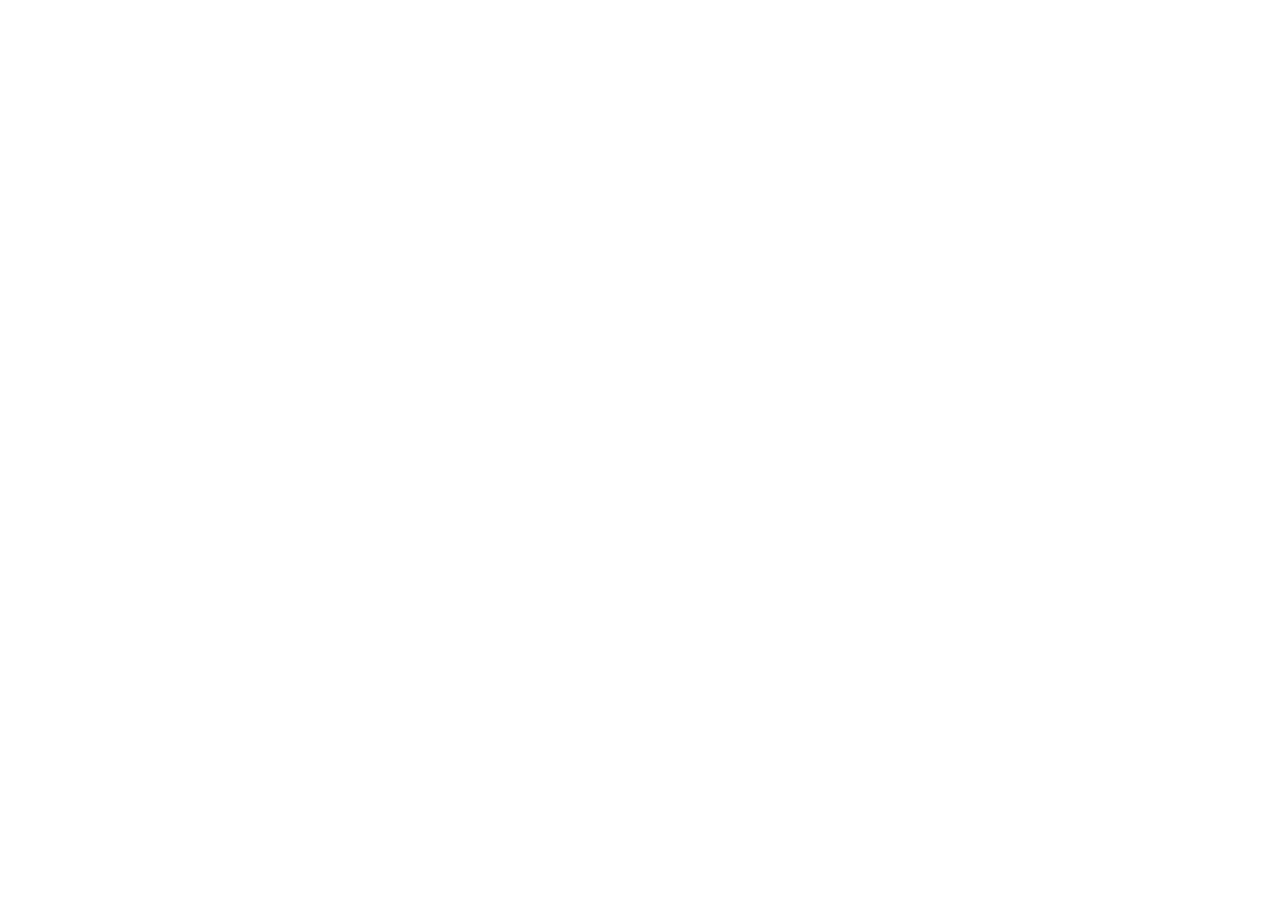
==== index.html @ 6196f920 "Standardize minimal footer: bold Haviko + site title, Datenschutz | Impressum | Support" ====
<!doctype html>
<html lang="de">
<head>
  <meta charset="utf-8">
  <meta name="viewport" content="width=device-width, initial-scale=1, viewport-fit=cover">
  <meta name="theme-color" content="#0d4a3c">
  <meta name="application-name" content="Haviko">
  <meta name="apple-mobile-web-app-title" content="Haviko">
  <meta name="apple-itunes-app" content="app-id=6794772408, app-argument=https://dashboard.haviko.de/">
  <meta name="robots" content="noindex, nofollow, noarchive, nosnippet">
  <title>Haviko Dashboard</title>
  <meta name="theme-color" content="#00866a">
  <link rel="icon" type="image/png" sizes="32x32" href="/assets/favicon-32.png?v=8">
  <link rel="icon" type="image/png" sizes="48x48" href="/assets/favicon-48.png?v=8">
  <link rel="icon" type="image/png" sizes="192x192" href="/assets/haviko-icon-192.png?v=8">
  <link rel="shortcut icon" type="image/png" href="/assets/favicon-48.png?v=8">
  <link rel="apple-touch-icon" sizes="180x180" href="/assets/apple-touch-icon.png?v=8">
  <link rel="manifest" href="./site.webmanifest?v=7">
  <link rel="stylesheet" href="./styles.css?v=6">
  <script src="./access.js?v=1"></script>
</head>
<body class="is-booting">
  <div class="offline-banner hidden" id="offline-banner" role="status">
    Offline – Änderungen sind erst wieder online möglich.
  </div>

  <section class="boot-shell" id="boot-shell" aria-live="polite">
    <img class="boot-mark" src="/assets/haviko-app-icon.png" alt="">
    <strong>Haviko</strong>
    <span>Arbeitsbereich wird geöffnet</span>
    <i aria-hidden="true"></i>
  </section>

  <section class="development-gate hidden" id="maintenance-shell" aria-label="Wartungsarbeiten">
    <div class="gate-brand"><img class="brand-mark" src="/assets/haviko-app-icon.png" alt=""><strong>Haviko</strong></div>
    <p class="eyebrow">Wartungsarbeiten</p>
    <h1>Kurz nicht verfügbar</h1>
    <p id="maintenance-message">Haviko führt gerade Wartungsarbeiten durch. Bitte versuche es in Kürze erneut.</p>
  </section>

  <section class="development-gate hidden" id="development-gate" aria-label="Entwicklungsvorschau">
    <div class="gate-brand"><img class="brand-mark" src="/assets/haviko-app-icon.png" alt=""><strong>Haviko</strong></div>
    <p class="eyebrow">Nicht öffentlich</p>
    <h1>Entwicklungsvorschau</h1>
    <p>Das Web-Dashboard befindet sich im geschützten Funktionstest.</p>
    <form id="gate-form">
      <label class="field">
        <span>Zugangs-PIN</span>
        <input id="gate-pin" inputmode="numeric" autocomplete="one-time-code" required>
      </label>
      <p class="form-error hidden" id="gate-error" role="alert">Die PIN ist nicht richtig.</p>
      <button class="primary full" type="submit">Vorschau öffnen</button>
    </form>
  </section>

  <main class="auth-shell hidden" id="auth-shell">
    <section class="auth-brand">
      <div class="brand-lockup"><img class="brand-mark large" src="/assets/haviko-app-icon.png" alt=""><span>Haviko</span></div>
      <div>
        <p class="eyebrow">Haviko Verwaltung</p>
        <h1>Restaurantbetrieb</h1>
        <p>Tische, Reservierungen, Bestellungen und Team zentral verwalten. Änderungen werden mit der Haviko-App synchronisiert.</p>
      </div>
      <div class="auth-points" aria-label="Funktionen">
        <span>App und Web synchron</span>
        <span>Individuelle Rechte je Zugang</span>
        <span>Mobil und Desktop</span>
      </div>
    </section>

    <section class="auth-panel">
      <div class="auth-heading">
        <p class="eyebrow">Haviko Web</p>
        <h2 id="auth-title">Anmelden</h2>
        <p id="auth-subtitle">Mit Restaurantkennung und persönlichem Zugang.</p>
      </div>

      <div class="segmented" role="tablist" aria-label="Zugang">
        <button class="selected" id="login-tab" role="tab" aria-selected="true" type="button">Anmelden</button>
        <button id="register-tab" role="tab" aria-selected="false" type="button">Neu anlegen</button>
      </div>

      <form id="login-form">
        <label class="field">
          <span>Restaurantkennung</span>
          <input id="login-code" autocomplete="organization" placeholder="z. B. SERV-ABCD" required>
        </label>
        <label class="field">
          <span>Name</span>
          <input id="login-username" autocomplete="username" required>
        </label>
        <label class="field">
          <span>Passwort</span>
          <input id="login-password" type="password" autocomplete="current-password" minlength="6" required>
        </label>
        <p class="field-hint">Geräte- und Druckerzugänge werden ausschließlich in der Haviko-App verwendet.</p>
        <p class="form-error hidden" id="login-error" role="alert"></p>
        <button class="primary full" id="login-submit" type="submit">Anmelden</button>
      </form>

      <form class="hidden" id="register-form">
        <div class="field-grid">
          <label class="field">
            <span>Restaurantname</span>
            <input id="register-name" autocomplete="organization" required>
          </label>
          <label class="field">
            <span>Art des Restaurants</span>
            <select id="register-type">
              <option>Restaurant</option>
              <option>Café</option>
              <option>Bar</option>
              <option>Eisdiele</option>
              <option>Foodtruck</option>
              <option>Hotelrestaurant</option>
              <option>Eventgastronomie</option>
            </select>
          </label>
        </div>
        <label class="field">
          <span>Name der Restaurantleitung</span>
          <input id="register-username" autocomplete="username" minlength="2" required>
        </label>
        <p class="field-hint">Dieser vollständige Name ist zugleich der eindeutige Anmeldename. Groß- und Kleinschreibung werden nicht unterschieden.</p>
        <label class="field">
          <span>Passwort</span>
          <input id="register-password" type="password" autocomplete="new-password" minlength="8" required>
        </label>
        <label class="check">
          <input id="register-terms" type="checkbox" required>
          <span>Ich bestätige, dass ich den Betrieb anlegen darf und akzeptiere die Testbedingungen.</span>
        </label>
        <p class="form-error hidden" id="register-error" role="alert"></p>
        <button class="primary full" id="register-submit" type="submit">Restaurant sicher erstellen</button>
      </form>
    </section>

    <footer class="haviko-footer">
      <span class="haviko-footer-brand"><strong>Haviko</strong> Dashboard</span>
      <nav class="haviko-footer-links" aria-label="Rechtliches und Support">
        <a href="https://haviko.de/datenschutz">Datenschutz</a>
        <a href="https://haviko.de/impressum">Impressum</a>
        <a href="https://support.haviko.de/">Support</a>
      </nav>
    </footer>
  </main>

  <div class="app-shell hidden" id="app-shell">
    <aside class="sidebar">
      <div class="sidebar-brand">
        <img class="brand-mark" src="/assets/haviko-app-icon.png" alt="">
        <div><strong>Haviko</strong><small>Betriebsverwaltung</small></div>
      </div>
      <p class="sidebar-label">Arbeitsbereich</p>
      <nav id="desktop-navigation" aria-label="Hauptnavigation"></nav>
      <div class="sidebar-user">
        <strong id="sidebar-user-name">–</strong>
        <span id="sidebar-user-role">–</span>
        <button class="quiet" id="logout-button" type="button">Abmelden</button>
      </div>
    </aside>

    <main class="workspace">
      <header class="workspace-header">
        <div class="workspace-header-title">
          <img class="header-brand-mark" src="/assets/haviko-app-icon.png" alt="">
          <div>
            <p class="eyebrow" id="restaurant-code">–</p>
            <h1 id="page-title">Start</h1>
          </div>
        </div>
        <div class="header-actions">
          <span class="sync-state" id="sync-state"><i></i><span>Aktuell</span></span>
          <button class="text-button" id="refresh-button" type="button" aria-label="Aktualisieren" title="Aktualisieren">Aktualisieren</button>
          <button class="restaurant-switch" id="restaurant-button" type="button">
            <span id="restaurant-name">Restaurant</span>
            <small id="restaurant-role">–</small>
          </button>
        </div>
      </header>
      <section class="view" id="view" aria-live="polite"></section>
    </main>

    <nav class="mobile-navigation" id="mobile-navigation" aria-label="Mobile Hauptnavigation"></nav>
  </div>

  <dialog id="modal">
    <div class="modal-shell" id="modal-shell">
      <header>
        <div>
          <p class="eyebrow" id="modal-eyebrow">Haviko</p>
          <h2 id="modal-title">Bearbeiten</h2>
        </div>
        <button class="icon-button" type="button" data-modal-action="close" aria-label="Schließen" title="Schließen">×</button>
      </header>
      <div class="modal-body" id="modal-body"></div>
      <footer class="modal-footer" id="modal-footer"></footer>
    </div>
  </dialog>

  <div class="toast-region" id="toast-region" aria-live="polite"></div>

  <template id="empty-template">
    <div class="empty-state">
      <img class="empty-mark" src="/assets/haviko-app-icon.png" alt="">
      <h2></h2>
      <p></p>
    </div>
  </template>

  <script type="module" src="./app.js?v=7"></script>
</body>
</html>
---- styles.css ----
:root {
  color-scheme: light;
  --forest: #0d4a3c;
  --forest-deep: #08372d;
  --action: #0a8f70;
  --action-soft: #e4f4ef;
  --orange: #ef7b45;
  --orange-soft: #fff0e8;
  --yellow: #e9ad28;
  --yellow-soft: #fff7dd;
  --red: #c83d4d;
  --red-soft: #fdecef;
  --blue: #2878c7;
  --blue-soft: #eaf3fb;
  --purple: #7a55b3;
  --purple-soft: #f2edfa;
  --ink: #15221e;
  --muted: #68746f;
  --line: #dce4e1;
  --surface: #ffffff;
  --surface-muted: #f3f7f5;
  --page: #f2f5f4;
  --sidebar: 264px;
  --sidebar-bg: #1a2321;
  --sidebar-bg-alt: #212b28;
  --radius: 8px;
  --shadow: 0 16px 48px rgba(8, 55, 45, 0.10);
  font-family: -apple-system, BlinkMacSystemFont, "SF Pro Text", "Segoe UI", sans-serif;
  font-synthesis: none;
}

* { box-sizing: border-box; }

html, body {
  min-width: 320px;
  min-height: 100%;
  max-width: 100%;
  overflow-x: hidden;
}

body {
  margin: 0;
  background: var(--page);
  color: var(--ink);
  letter-spacing: 0;
}

.boot-shell {
  position: fixed;
  inset: 0;
  z-index: 120;
  display: grid;
  place-content: center;
  justify-items: center;
  gap: 9px;
  background: var(--forest-deep);
  color: white;
}

.boot-mark {
  width: 58px;
  height: 58px;
  margin-bottom: 10px;
  border-radius: 14px;
}

.boot-shell strong { font-size: 24px; }
.boot-shell span { color: rgba(255,255,255,0.62); font-size: 13px; }
.boot-shell i {
  width: 24px;
  height: 24px;
  margin-top: 14px;
  border: 2px solid rgba(255,255,255,0.2);
  border-top-color: white;
  border-radius: 50%;
  animation: boot-spin 750ms linear infinite;
}
@keyframes boot-spin { to { transform: rotate(360deg); } }

button, input, select, textarea { min-width: 0; font: inherit; letter-spacing: 0; }
button {
  cursor: pointer;
  touch-action: manipulation;
  overflow-wrap: anywhere;
}
button:disabled { cursor: not-allowed; opacity: 0.5; }
.hidden { display: none !important; }

:focus-visible {
  outline: 3px solid color-mix(in srgb, var(--blue) 48%, transparent);
  outline-offset: 2px;
}

.offline-banner {
  position: fixed;
  inset: 0 0 auto;
  z-index: 100;
  padding: max(9px, env(safe-area-inset-top)) 16px 9px;
  background: var(--red);
  color: white;
  text-align: center;
  font-size: 13px;
  font-weight: 750;
}


.brand-mark {
  width: 38px;
  height: 38px;
  flex: 0 0 auto;
  border-radius: 8px;
  background: var(--action);
  object-fit: cover;
}

.brand-mark.large {
  width: 48px;
  height: 48px;
  font-size: 25px;
}

.eyebrow {
  margin: 0 0 5px;
  color: var(--action);
  font-size: 11px;
  font-weight: 850;
  letter-spacing: 0.08em;
  text-transform: uppercase;
}

.development-gate {
  position: fixed;
  inset: 0;
  z-index: 90;
  display: grid;
  width: min(100% - 32px, 430px);
  height: max-content;
  margin: auto;
  padding: 28px;
  border: 1px solid rgba(255, 255, 255, 0.18);
  border-radius: var(--radius);
  background: var(--forest-deep);
  box-shadow: 0 0 0 100vmax var(--forest);
  color: white;
}

.development-gate .gate-brand {
  display: flex;
  align-items: center;
  gap: 10px;
  margin-bottom: 34px;
}

.development-gate h1 { margin: 2px 0 8px; font-size: 31px; }
.development-gate p { color: rgba(255, 255, 255, 0.72); line-height: 1.5; }
.development-gate .eyebrow { color: #7bd8bd; }
.development-gate .field span { color: rgba(255, 255, 255, 0.82); }
.development-gate input { border-color: rgba(255, 255, 255, 0.24); background: rgba(255, 255, 255, 0.09); color: white; }

.auth-shell {
  min-height: 100vh;
  display: grid;
  grid-template-columns: minmax(360px, 0.9fr) minmax(420px, 1.1fr);
}

.auth-brand {
  min-height: 100vh;
  display: flex;
  flex-direction: column;
  justify-content: space-between;
  min-width: 0;
  padding: clamp(30px, 5vw, 68px);
  background:
    linear-gradient(rgba(8, 55, 45, 0.94), rgba(13, 74, 60, 0.94)),
    url("https://login.haviko.de/assets/restaurant-workspace.png") center/cover;
  color: white;
}

.brand-lockup { display: flex; align-items: center; gap: 12px; font-size: 22px; font-weight: 800; }
.auth-brand .eyebrow { color: #80d5bd; }
.auth-brand h1 {
  max-width: 620px;
  margin: 6px 0 14px;
  font-size: clamp(38px, 4vw, 54px);
  line-height: 1.05;
  overflow-wrap: normal;
  word-break: normal;
  hyphens: none;
}
.auth-brand p:not(.eyebrow) { max-width: 570px; color: rgba(255,255,255,0.74); font-size: 16px; line-height: 1.55; }
.auth-points { display: grid; gap: 7px; }
.auth-points span { display: flex; align-items: center; gap: 9px; font-size: 13px; font-weight: 700; }
.auth-points span::before { width: 7px; height: 7px; flex: 0 0 auto; border-radius: 50%; background: #80d5bd; content: ""; }

.auth-panel {
  width: min(100% - 40px, 560px);
  min-width: 0;
  margin: auto;
  padding: 34px;
  border: 1px solid var(--line);
  border-radius: var(--radius);
  background: var(--surface);
  box-shadow: 0 12px 36px rgba(8, 55, 45, 0.08);
}

.auth-heading h2 { margin: 0; font-size: 32px; }
.auth-heading > p:last-child { margin: 8px 0 24px; color: var(--muted); }

.segmented {
  display: grid;
  grid-template-columns: repeat(2, minmax(0, 1fr));
  margin-bottom: 24px;
  padding: 3px;
  border-radius: 7px;
  background: var(--surface-muted);
}

.segmented button {
  min-height: 38px;
  min-width: 0;
  border: 0;
  border-radius: 5px;
  background: transparent;
  color: var(--muted);
  font-weight: 750;
  white-space: normal;
}

.segmented button.selected { background: white; color: var(--ink); box-shadow: 0 2px 8px rgba(8,55,45,0.08); }

.field { display: grid; gap: 7px; margin-bottom: 16px; }
.field > span { color: var(--ink); font-size: 13px; font-weight: 750; }
.field small { color: var(--muted); font-weight: 500; }
.field-grid { display: grid; grid-template-columns: 1fr 1fr; gap: 14px; }

input, select, textarea {
  width: 100%;
  min-height: 46px;
  border: 1px solid #cdd8d4;
  border-radius: 6px;
  background: white;
  color: var(--ink);
  outline: none;
  padding: 10px 12px;
}

textarea { resize: vertical; }
input[readonly] { background: var(--surface-muted); color: var(--muted); cursor: default; }
input:focus, select:focus, textarea:focus { border-color: var(--action); box-shadow: 0 0 0 3px rgba(10,143,112,0.13); }

.check {
  display: grid;
  grid-template-columns: 20px 1fr;
  gap: 10px;
  align-items: start;
  margin: 16px 0;
  color: var(--muted);
  font-size: 13px;
  line-height: 1.45;
}

.check input { width: 19px; height: 19px; min-height: 0; margin: 1px 0 0; accent-color: var(--action); }
.field-hint { margin: -5px 0 16px; color: var(--muted); font-size: 12px; line-height: 1.45; }
.form-error { padding: 10px 12px; border: 1px solid #efbdc4; border-radius: 6px; background: var(--red-soft); color: var(--red); font-size: 13px; }

.primary, .secondary, .quiet, .danger {
  display: inline-flex;
  align-items: center;
  justify-content: center;
  max-width: 100%;
  min-height: 42px;
  border-radius: 6px;
  padding: 9px 14px;
  font-weight: 780;
  line-height: 1.2;
  text-align: center;
  white-space: normal;
}
.primary { border: 1px solid var(--action); background: var(--action); color: white; }
.primary:hover { background: #08795f; }
.secondary { border: 1px solid var(--line); background: white; color: var(--ink); }
.secondary:hover { border-color: var(--action); color: var(--action); }
.quiet { border: 0; background: transparent; color: var(--muted); }
.danger { border: 1px solid #efbdc4; background: var(--red-soft); color: var(--red); }
.full { width: 100%; }

.app-shell { min-height: 100vh; padding-left: var(--sidebar); }

.sidebar {
  position: fixed;
  inset: 0 auto 0 0;
  z-index: 20;
  width: var(--sidebar);
  display: flex;
  flex-direction: column;
  padding: 20px 14px 16px;
  background: var(--sidebar-bg);
  color: white;
}

.sidebar-brand { display: flex; align-items: center; gap: 11px; padding: 2px 6px 26px; border-bottom: 1px solid rgba(255,255,255,0.08); margin-bottom: 16px; }
.sidebar-brand div { display: grid; }
.sidebar-brand strong { font-size: 16px; font-weight: 700; letter-spacing: 0.01em; }
.sidebar-brand small { color: rgba(255,255,255,0.42); font-size: 11px; }

.sidebar-label {
  margin: 0 10px 7px;
  color: rgba(255,255,255,0.32);
  font-size: 10px;
  font-weight: 700;
  letter-spacing: 0.08em;
  text-transform: uppercase;
}
.sidebar nav { display: grid; gap: 1px; overflow-y: auto; }
.nav-button {
  display: grid;
  grid-template-columns: 1fr auto;
  align-items: center;
  min-height: 38px;
  border: 0;
  border-radius: 6px;
  background: transparent;
  color: rgba(255,255,255,0.62);
  padding: 8px 10px;
  text-align: left;
  font-weight: 600;
  font-size: 13.5px;
}
.nav-button:hover { background: rgba(255,255,255,0.05); color: white; }
.nav-button.selected {
  background: var(--sidebar-bg-alt);
  color: white;
  box-shadow: inset 2px 0 0 var(--action);
}
.nav-symbol { width: 20px; text-align: center; font-size: 15px; }
.nav-count { min-width: 18px; text-align: center; font-size: 11.5px; color: rgba(255,255,255,0.4); font-weight: 600; }
.nav-button.selected .nav-count { color: rgba(255,255,255,0.65); }

.sidebar-user { margin-top: auto; display: grid; gap: 3px; padding: 14px 9px 2px; border-top: 1px solid rgba(255,255,255,0.08); }
.sidebar-user span { color: rgba(255,255,255,0.45); font-size: 12px; }
.sidebar-user .quiet { justify-self: start; min-height: 34px; padding: 6px 0; color: rgba(255,255,255,0.7); font-weight: 600; }

.workspace { min-width: 0; }
.workspace-header {
  position: sticky;
  inset: 0 0 auto;
  z-index: 10;
  height: 76px;
  display: flex;
  align-items: center;
  justify-content: space-between;
  gap: 20px;
  padding: 13px clamp(18px, 3vw, 38px);
  border-bottom: 1px solid var(--line);
  background: rgba(255,255,255,0.92);
  backdrop-filter: blur(18px);
}

.workspace-header h1 { margin: 0; font-size: 25px; }
.workspace-header-title { display: flex; align-items: center; gap: 12px; min-width: 0; }
.header-brand-mark { display: none; width: 32px; height: 32px; border-radius: 9px; flex: 0 0 auto; }
.header-actions {
  min-width: 0;
  display: flex;
  align-items: center;
  justify-content: flex-end;
  gap: 9px;
}
.sync-state { display: flex; align-items: center; gap: 7px; color: var(--muted); font-size: 12px; font-weight: 700; }
.sync-state i { width: 8px; height: 8px; border-radius: 50%; background: var(--action); }
.sync-state.saving i { animation: pulse 900ms infinite; background: var(--yellow); }
.sync-state.error i { background: var(--red); }
@keyframes pulse { 50% { opacity: 0.3; } }

.icon-button {
  width: 40px;
  height: 40px;
  display: grid;
  place-items: center;
  border: 1px solid var(--line);
  border-radius: 50%;
  background: white;
  color: var(--ink);
  font-size: 22px;
}
.text-button {
  flex: 0 0 auto;
  white-space: nowrap;
  height: 40px;
  padding: 0 16px;
  display: inline-flex;
  align-items: center;
  border: 1px solid var(--line);
  border-radius: 20px;
  background: white;
  color: var(--ink);
  font-size: 13px;
  font-weight: 700;
}
.text-button:hover { background: var(--surface-muted); }
.restaurant-switch { display: grid; min-width: 160px; border: 0; border-left: 1px solid var(--line); background: transparent; padding: 3px 0 3px 13px; text-align: left; }
.restaurant-switch span { max-width: 190px; overflow: hidden; text-overflow: ellipsis; white-space: nowrap; font-weight: 800; }
.restaurant-switch small { color: var(--muted); }

.view { width: min(100%, 1580px); min-width: 0; margin: 0 auto; padding: clamp(20px, 2.5vw, 34px); }
.page-tools {
  display: flex;
  align-items: flex-start;
  justify-content: space-between;
  gap: 18px;
  margin-bottom: 20px;
}
.page-tools > :first-child { min-width: 0; }
.page-tools h2 { margin: 0; font-size: 20px; }
.page-tools p { margin: 3px 0 0; color: var(--muted); font-size: 13px; }
.tool-actions {
  min-width: 0;
  display: flex;
  align-items: center;
  justify-content: flex-end;
  flex-wrap: wrap;
  gap: 8px;
}
.tool-actions > button { flex: 0 1 auto; }
.tool-actions > input, .tool-actions > select { width: auto; max-width: 100%; }

.metric-grid { display: grid; grid-template-columns: repeat(4, minmax(0, 1fr)); gap: 12px; margin-bottom: 24px; }
.metric {
  min-height: 118px;
  display: grid;
  align-content: space-between;
  padding: 18px;
  border: 1px solid var(--line);
  border-radius: var(--radius);
  background: var(--surface);
}
.metric .metric-head { display: flex; justify-content: space-between; color: var(--muted); font-size: 13px; font-weight: 700; }
.metric strong { font-size: 29px; }
.metric small { color: var(--muted); }
.metric-symbol { color: var(--action); font-size: 19px; }

.split-layout { display: grid; grid-template-columns: minmax(0, 1.45fr) minmax(300px, 0.65fr); gap: 16px; }
.section {
  min-width: 0;
  margin-bottom: 16px;
  border: 1px solid var(--line);
  border-radius: var(--radius);
  background: var(--surface);
  overflow: hidden;
}
.section:last-child { margin-bottom: 0; }
.section-header {
  min-width: 0;
  display: flex;
  align-items: flex-start;
  justify-content: space-between;
  flex-wrap: wrap;
  gap: 12px;
  padding: 16px 18px;
  border-bottom: 1px solid var(--line);
}
.section-header > * { min-width: 0; }
.section-header h2, .section-header h3 { margin: 0; font-size: 17px; }
.section-header span { color: var(--muted); font-size: 12px; }
.section-body { padding: 18px; }

.review-block {
  margin-bottom: 14px;
  padding: 15px;
  border: 1px solid var(--line);
  border-radius: var(--radius);
  background: var(--surface-muted);
}
.review-block h3 { margin: 0 0 12px; font-size: 16px; }
.review-block p { margin: 6px 0 14px; color: var(--muted); }

.activity-list, .compact-list { display: grid; }
.activity-row, .compact-row {
  display: grid;
  grid-template-columns: 42px minmax(0, 1fr) auto;
  align-items: center;
  gap: 12px;
  min-height: 62px;
  border-bottom: 1px solid var(--line);
}
.activity-row:last-child, .compact-row:last-child { border-bottom: 0; }
.compact-row.no-icon, .activity-row.no-icon { grid-template-columns: minmax(0, 1fr) auto; }
.activity-icon { width: 36px; height: 36px; display: grid; place-items: center; border-radius: 7px; background: var(--action-soft); color: var(--action); font-weight: 850; }
.activity-copy { min-width: 0; display: grid; gap: 2px; }
.activity-copy strong { overflow: hidden; text-overflow: ellipsis; white-space: nowrap; }
.activity-copy span, .activity-row time { color: var(--muted); font-size: 12px; }

.table-grid { display: grid; grid-template-columns: repeat(auto-fill, minmax(180px, 1fr)); gap: 12px; }
.table-tile {
  position: relative;
  min-height: 150px;
  display: grid;
  align-content: space-between;
  border: 2px solid var(--table-color, var(--action));
  border-radius: var(--radius);
  background: color-mix(in srgb, var(--table-color, var(--action)) 10%, white);
  padding: 15px;
  text-align: left;
}
.table-tile:hover { transform: translateY(-1px); box-shadow: 0 8px 24px rgba(8,55,45,0.09); }
.table-tile h3 { margin: 0; font-size: 17px; }
.table-tile p { margin: 4px 0 0; color: var(--muted); font-size: 12px; }
.table-tile strong { font-size: 14px; }
.status-dot { position: absolute; inset: 11px 11px auto auto; width: 10px; height: 10px; border-radius: 50%; background: var(--status-color); }
.table-meta { display: flex; align-items: end; justify-content: space-between; gap: 10px; }
.table-total { color: var(--action); font-weight: 850; }

.filter-row { display: flex; flex-wrap: wrap; gap: 8px; margin-bottom: 16px; }
.filter-button { min-height: 34px; padding: 6px 11px; border: 1px solid var(--line); border-radius: 16px; background: white; color: var(--muted); font-size: 12px; font-weight: 750; }
.filter-button.selected { border-color: var(--action); background: var(--action-soft); color: var(--action); }

.ticket-board { display: grid; grid-template-columns: repeat(3, minmax(250px, 1fr)); gap: 12px; overflow-x: auto; }
.ticket-lane { min-width: 250px; }
.ticket-lane-header { display: flex; justify-content: space-between; align-items: center; margin-bottom: 10px; padding: 0 3px; }
.ticket-lane-header h3 { margin: 0; font-size: 15px; }
.ticket-lane-header span { padding: 3px 7px; border-radius: 10px; background: var(--surface); color: var(--muted); font-size: 11px; }
.ticket-stack { display: grid; gap: 10px; }
.ticket-card { border: 1px solid var(--line); border-top: 4px solid var(--ticket-color); border-radius: var(--radius); background: white; padding: 14px; }
.ticket-card header { display: flex; justify-content: space-between; flex-wrap: wrap; gap: 10px; }
.ticket-card h4 { margin: 0; font-size: 16px; }
.ticket-card time { color: var(--muted); font-size: 12px; }
.ticket-items { margin: 13px 0; padding: 0; list-style: none; }
.ticket-items li { padding: 4px 0; font-size: 13px; }
.ticket-actions { min-width: 0; display: flex; flex-wrap: wrap; gap: 7px; }
.ticket-actions button { flex: 1 1 110px; min-height: 35px; padding: 6px 8px; font-size: 12px; }

.data-table { width: 100%; border-collapse: collapse; }
.data-table th, .data-table td { padding: 12px 14px; border-bottom: 1px solid var(--line); text-align: left; vertical-align: middle; }
.data-table th { color: var(--muted); font-size: 11px; text-transform: uppercase; }
.data-table td { font-size: 13px; }
.data-table tbody tr:last-child td { border-bottom: 0; }
.data-table tbody tr:hover { background: var(--surface-muted); }
.section-heading { display: flex; align-items: flex-start; justify-content: space-between; gap: 16px; padding: 18px 20px 10px; }
.section-heading h3, .section-heading p { margin: 0; }
.section-heading .eyebrow { margin-bottom: 4px; }
.muted { color: var(--muted); font-size: 0.84rem; }
.empty-inline { display: grid; gap: 4px; padding: 22px 20px; color: var(--muted); }
.empty-inline strong { color: var(--ink); }
.row-actions {
  min-width: 0;
  display: flex;
  justify-content: flex-end;
  align-items: center;
  flex-wrap: wrap;
  gap: 6px;
}
.row-button { min-height: 32px; max-width: 100%; border: 1px solid var(--line); border-radius: 5px; background: white; padding: 5px 9px; font-size: 12px; font-weight: 700; line-height: 1.2; }

.badge { display: inline-flex; align-items: center; gap: 5px; max-width: 100%; border-radius: 12px; padding: 4px 8px; background: var(--surface-muted); color: var(--muted); font-size: 11px; font-weight: 800; white-space: nowrap; }
.badge.green { background: var(--action-soft); color: var(--action); }
.badge.orange { background: var(--orange-soft); color: #b55429; }
.badge.red { background: var(--red-soft); color: var(--red); }
.badge.blue { background: var(--blue-soft); color: var(--blue); }
.badge.purple { background: var(--purple-soft); color: var(--purple); }

.routing-warning {
  display: inline-flex;
  align-items: center;
  gap: 6px;
  margin-top: 8px;
  color: #b54708;
  font-size: 0.78rem;
  font-weight: 750;
}

.data-table tr.is-disabled {
  opacity: 0.52;
}

.data-table tr.is-disabled strong {
  text-decoration: line-through;
  text-decoration-thickness: 1px;
}

.inline-settings {
  display: grid;
  grid-template-columns: minmax(0, 320px) auto;
  align-items: center;
  justify-content: start;
  gap: 10px;
}

.setting-stack {
  display: grid;
  gap: 12px;
}

.setting-choice {
  display: grid;
  grid-template-columns: minmax(0, 1fr) auto;
  align-items: center;
  gap: 12px;
}

.setting-choice p {
  margin: 4px 0 0;
  color: var(--muted);
  font-size: 12px;
  line-height: 1.45;
}

.permission-list {
  display: grid;
  gap: 0;
  margin-top: 18px;
  border: 1px solid var(--line);
  border-radius: var(--radius);
  overflow: hidden;
}

.permission-row {
  min-width: 0;
  display: grid;
  grid-template-columns: minmax(0, 1fr) auto;
  align-items: center;
  gap: 16px;
  min-height: 54px;
  padding: 10px 13px;
  background: white;
}

.permission-row + .permission-row { border-top: 1px solid var(--line); }
.permission-row strong { font-size: 13px; }
.permission-row small {
  display: block;
  margin-top: 2px;
  color: var(--muted);
  line-height: 1.35;
}

.switch {
  position: relative;
  width: 44px;
  height: 26px;
  flex: 0 0 auto;
}

.switch input {
  position: absolute;
  width: 1px;
  height: 1px;
  min-height: 0;
  opacity: 0;
}

.switch span {
  position: absolute;
  inset: 0;
  border-radius: 13px;
  background: #cbd5d1;
  transition: background 160ms ease;
}

.switch span::after {
  position: absolute;
  top: 3px;
  left: 3px;
  width: 20px;
  height: 20px;
  border-radius: 50%;
  background: white;
  box-shadow: 0 1px 4px rgba(0,0,0,0.2);
  content: "";
  transition: transform 160ms ease;
}

.switch input:checked + span { background: var(--action); }
.switch input:checked + span::after { transform: translateX(18px); }
.switch input:focus-visible + span {
  outline: 3px solid color-mix(in srgb, var(--blue) 48%, transparent);
  outline-offset: 2px;
}

@media (max-width: 640px) {
  .inline-settings {
    grid-template-columns: 1fr;
  }
}

.product-grid { display: grid; grid-template-columns: repeat(auto-fill, minmax(220px, 1fr)); gap: 12px; }
.product-card { border: 1px solid var(--line); border-left: 5px solid var(--product-color); border-radius: var(--radius); background: white; padding: 16px; }
.product-card header { display: flex; justify-content: space-between; align-items: flex-start; flex-wrap: wrap; gap: 10px; }
.product-card header > div { min-width: 0; }
.product-card h3 { margin: 0; font-size: 16px; }
.product-card p { margin: 5px 0 15px; color: var(--muted); font-size: 12px; }
.product-card strong { font-size: 18px; }
.product-card footer { display: flex; align-items: center; justify-content: space-between; flex-wrap: wrap; gap: 8px; margin-top: 16px; }

.empty-state { min-height: 280px; display: grid; place-items: center; align-content: center; padding: 30px; text-align: center; }
.empty-mark { width: 48px; height: 48px; border-radius: 10px; object-fit: cover; }
.empty-state h2 { margin: 14px 0 5px; font-size: 19px; }
.empty-state p { max-width: 430px; margin: 0; color: var(--muted); line-height: 1.5; }

dialog { width: min(100% - 28px, 650px); max-height: min(90vh, 820px); border: 0; border-radius: var(--radius); padding: 0; box-shadow: 0 30px 90px rgba(8,55,45,0.26); }
dialog::backdrop { background: rgba(7,28,23,0.52); backdrop-filter: blur(3px); }
.modal-shell { margin: 0; }
.modal-shell > header { display: flex; justify-content: space-between; align-items: center; gap: 20px; padding: 18px 20px; border-bottom: 1px solid var(--line); }
.modal-shell h2 { margin: 0; font-size: 21px; }
.modal-body { max-height: calc(90vh - 150px); overflow-y: auto; padding: 20px; }
.modal-footer {
  display: flex;
  justify-content: flex-end;
  align-items: center;
  flex-wrap: wrap;
  gap: 8px;
  padding: 14px 20px;
  border-top: 1px solid var(--line);
  background: var(--surface-muted);
}
.modal-footer > button { flex: 0 1 auto; }
.detail-list { display: grid; border: 1px solid var(--line); border-radius: 8px; overflow: hidden; }
.detail-list > div { min-width: 0; display: flex; justify-content: space-between; gap: 20px; padding: 13px 14px; }
.detail-list > div > * { min-width: 0; overflow-wrap: anywhere; }
.detail-list > div + div { border-top: 1px solid var(--line); }
.detail-list span, .modal-note { color: var(--muted); }
.modal-note { margin: 16px 0 0; line-height: 1.5; }
.modal-account-actions { display: grid; gap: 8px; margin-top: 18px; padding-top: 16px; border-top: 1px solid var(--line); }

.toast-region { position: fixed; z-index: 120; inset: auto 18px 18px auto; display: grid; gap: 8px; }
.toast { max-width: min(390px, calc(100vw - 36px)); display: grid; grid-template-columns: 28px 1fr auto; align-items: center; gap: 10px; border: 1px solid var(--line); border-radius: var(--radius); background: white; box-shadow: var(--shadow); padding: 12px 14px; }
.toast.no-icon { grid-template-columns: minmax(0, 1fr) auto; }
.toast > div { min-width: 0; display: grid; gap: 2px; }
.toast > div strong { font-size: 13px; }
.toast > div span { display: block; color: var(--muted); font-size: 12px; overflow-wrap: break-word; }
.toast > button { flex: 0 0 auto; border: 0; background: transparent; font-size: 18px; color: var(--muted); line-height: 1; }
.toast strong { display: block; font-size: 13px; }
.toast span { color: var(--muted); font-size: 12px; }
.toast button { border: 0; background: transparent; color: var(--muted); }

.mobile-navigation { display: none; }

@media (max-width: 1080px) {
  .metric-grid { grid-template-columns: repeat(2, minmax(0, 1fr)); }
  .split-layout { grid-template-columns: 1fr; }
}

@media (max-width: 760px) {
  :root { --mobile-nav: 70px; }
  .auth-shell { display: block; padding-bottom: env(safe-area-inset-bottom); background: var(--forest); }
  .auth-brand { min-height: 218px; width: 100%; padding: 24px 20px 30px; justify-content: space-between; }
  .auth-brand > div:nth-child(2) { margin-top: 30px; }
  .auth-brand h1 { margin: 3px 0 8px; font-size: 33px; }
  .auth-brand p:not(.eyebrow) { margin: 0; font-size: 14px; }
  .auth-points { display: none; }
  .auth-panel { width: 100%; margin-top: -10px; padding: 25px 20px calc(35px + env(safe-area-inset-bottom)); border: 0; border-radius: 8px 8px 0 0; box-shadow: none; }
  .auth-heading h2 { font-size: 29px; }
  .segmented button { padding-inline: 6px; font-size: 13px; }
  .field-grid { grid-template-columns: 1fr; gap: 0; }

  .app-shell { padding: 0 0 calc(var(--mobile-nav) + env(safe-area-inset-bottom)); }
  .sidebar { display: none; }
  .workspace-header {
    height: 74px;
    padding: max(11px, env(safe-area-inset-top)) 15px 10px;
  }
  .workspace-header > div:first-child { min-width: 0; }
  .workspace-header h1 { font-size: 21px; }
  .header-brand-mark { display: block; }
  .workspace-header .eyebrow { display: none; }
  .sync-state span, .restaurant-switch { display: none; }
  .view { padding: 16px 13px 24px; }
  .page-tools { align-items: stretch; flex-direction: column; }
  .page-tools > button { align-self: flex-start; }
  .tool-actions, .page-tools > .row-actions {
    width: 100%;
    display: grid;
    grid-template-columns: repeat(2, minmax(0, 1fr));
    justify-content: stretch;
  }
  .tool-actions > input { flex: 1 1 170px; }
  .tool-actions > button, .page-tools > .row-actions > button {
    width: 100%;
    min-width: 0;
  }
  .metric-grid { grid-template-columns: repeat(2, minmax(0, 1fr)); gap: 8px; }
  .metric { min-height: 105px; padding: 13px; }
  .metric strong { font-size: 23px; }
  .table-grid { grid-template-columns: repeat(2, minmax(0, 1fr)); gap: 8px; }
  .table-tile { min-height: 135px; padding: 12px; }
  .ticket-board { grid-template-columns: repeat(3, minmax(85vw, 1fr)); margin-inline: -13px; padding-inline: 13px; }
  .data-table { min-width: 650px; }
  .section.table-section {
    max-width: 100%;
    overflow-x: auto;
    overscroll-behavior-inline: contain;
  }
  .product-grid { grid-template-columns: 1fr; }

  .mobile-navigation {
    position: fixed;
    inset: auto 0 0;
    z-index: 30;
    height: calc(var(--mobile-nav) + env(safe-area-inset-bottom));
    display: grid;
    grid-template-columns: repeat(5, 1fr);
    gap: 4px;
    padding: 8px 8px env(safe-area-inset-bottom);
    border-top: 1px solid var(--line);
    background: rgba(255,255,255,0.95);
    backdrop-filter: blur(20px);
  }
  .mobile-navigation .nav-button {
    min-width: 0;
    min-height: 52px;
    display: grid;
    grid-template-columns: 1fr;
    justify-items: center;
    align-content: center;
    gap: 3px;
    padding: 6px 2px;
    border-radius: 12px;
    color: var(--muted);
    text-align: center;
    font-size: 10.5px;
    font-weight: 650;
    transition: background 120ms ease, color 120ms ease;
  }
  .mobile-navigation .nav-symbol {
    width: 22px;
    height: 22px;
    display: grid;
    place-items: center;
    font-size: 17px;
    line-height: 1;
  }
  .mobile-navigation .nav-button > span:not(.nav-symbol):not(.nav-count) { display: block; width: 100%; overflow: hidden; text-overflow: ellipsis; white-space: nowrap; }
  .mobile-navigation .nav-count { display: none; }
  .mobile-navigation .nav-button.selected { background: var(--action-soft); color: var(--action); }
  .mobile-navigation .nav-button.selected .nav-symbol { transform: scale(1.05); }

  dialog { width: 100%; max-width: none; max-height: 94vh; margin: auto 0 0; inset-inline: 0; border-radius: 8px 8px 0 0; }
  .modal-body { max-height: calc(94vh - 150px); }
  .modal-footer {
    display: grid;
    grid-template-columns: repeat(2, minmax(0, 1fr));
  }
  .modal-footer > button {
    width: 100%;
    min-width: 0;
  }
  .modal-footer > .danger:first-child:last-of-type { grid-column: 1 / -1; }
  .detail-list > div { align-items: flex-start; flex-direction: column; gap: 4px; }
  .toast-region { inset: auto 10px calc(var(--mobile-nav) + env(safe-area-inset-bottom) + 10px); }
}

@media (max-width: 390px) {
  .metric-grid { grid-template-columns: 1fr 1fr; }
  .metric-head { font-size: 11px !important; }
  .table-grid { grid-template-columns: 1fr; }
  .tool-actions, .page-tools > .row-actions,
  .modal-footer { grid-template-columns: 1fr; }
  .setting-choice { grid-template-columns: 1fr; }
}
.inline-alert {
  display: grid;
  gap: 4px;
  margin-top: 14px;
  padding: 12px 14px;
  border: 1px solid color-mix(in srgb, #e05d44 35%, transparent);
  border-radius: 8px;
  background: color-mix(in srgb, #e05d44 9%, white);
  color: #7d2f20;
}

.inline-alert span {
  font-size: 0.88rem;
}

.option-group {
  display: grid;
  gap: 8px;
  margin: 0 0 18px;
  padding: 14px;
  border: 1px solid var(--line);
  border-radius: 8px;
}

.option-group legend {
  padding: 0 6px;
  font-weight: 750;
}

.option-group legend span {
  margin-left: 6px;
  color: var(--muted);
  font-size: 0.78rem;
  font-weight: 600;
}

.option-group .check {
  grid-template-columns: auto 1fr auto;
}

.option-group-editor {
  display: grid;
  gap: 10px;
  margin-top: 12px;
  padding: 14px;
  border: 1px solid var(--line);
  border-radius: 8px;
  background: var(--surface-muted);
}

.option-editor {
  display: grid;
  grid-template-columns: minmax(0, 1fr) 110px auto;
  gap: 8px;
  margin-top: 8px;
}

.option-editor input {
  min-width: 0;
}

.danger-text {
  color: #b42318;
}

.category-manager-list {
  margin-top: 18px;
}

.category-row {
  grid-template-columns: 28px minmax(0, 1fr) auto;
}

.category-actions {
  display: flex;
  flex-wrap: nowrap;
  gap: 6px;
}

.category-actions .row-button {
  width: 34px;
  padding-inline: 0;
}

.category-swatch {
  width: 18px;
  height: 18px;
  border-radius: 4px;
}

@media (max-width: 640px) {
  .option-editor {
    grid-template-columns: minmax(0, 1fr) 90px;
  }

  .option-editor > .row-button {
    grid-column: 1 / -1;
    justify-self: end;
  }

  .category-row {
    grid-template-columns: 24px minmax(0, 1fr);
    padding-block: 10px;
  }

  .category-actions {
    grid-column: 2;
    justify-content: flex-start;
  }
}

.haviko-footer {
  display: flex;
  flex-wrap: wrap;
  align-items: center;
  justify-content: center;
  gap: 6px 18px;
  padding: 18px 22px max(18px, env(safe-area-inset-bottom));
  font-size: 13px;
  color: var(--muted);
}
.haviko-footer-brand { font-weight: 400; }
.haviko-footer-brand strong { font-weight: 800; color: var(--forest-deep); }
.haviko-footer-links { display: flex; flex-wrap: wrap; gap: 14px; }
.haviko-footer-links a { color: var(--muted); text-decoration: none; }
.haviko-footer-links a:hover { color: var(--forest-deep); }
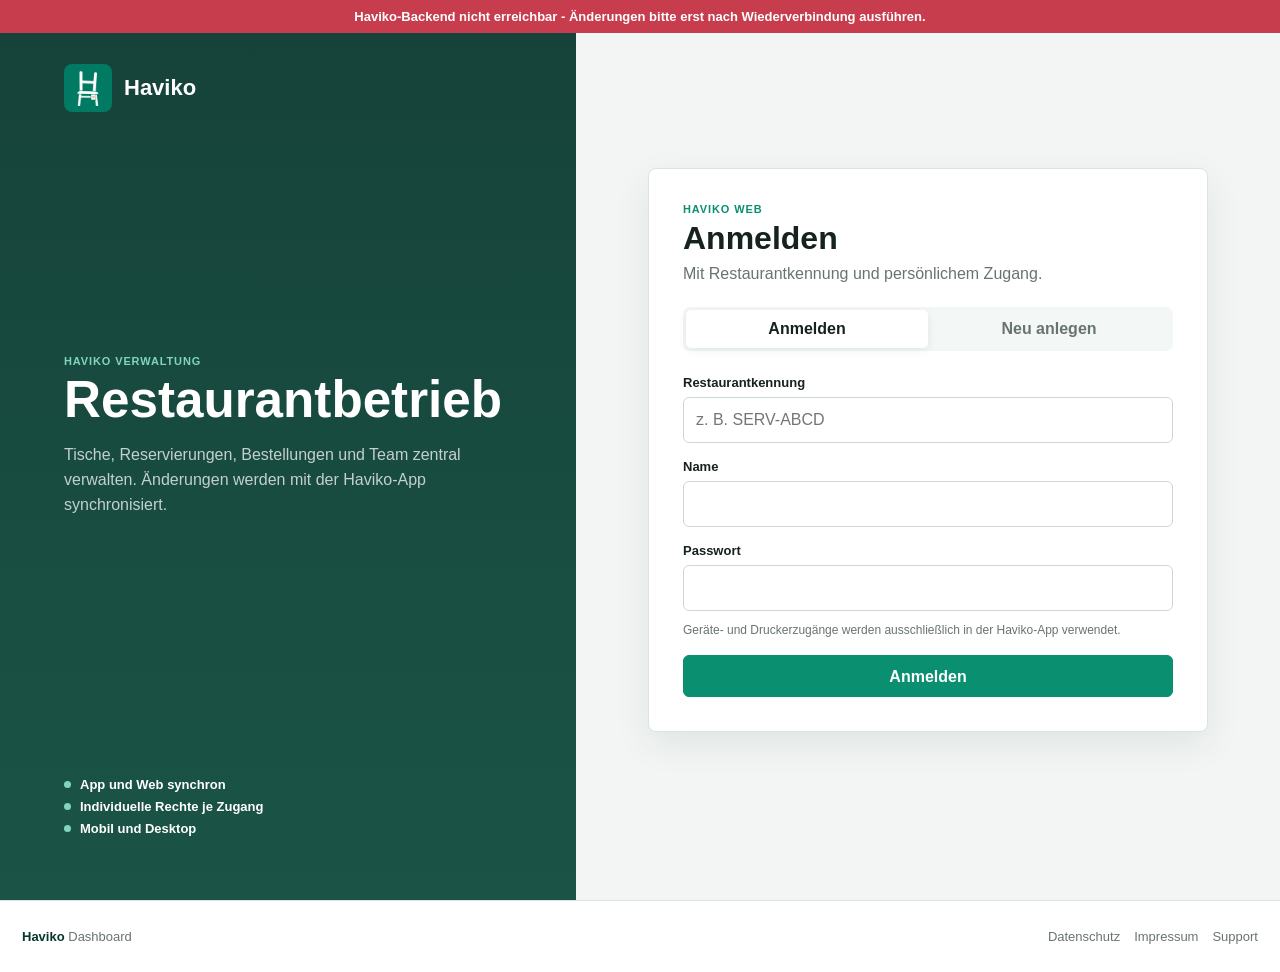
==== commit b035a2d2: "Remove dashboard autorisieren redirect" ====
--- a/index.html
+++ b/index.html
@@ -16,10 +16,35 @@
   <link rel="shortcut icon" type="image/png" href="/assets/favicon-48.png?v=8">
   <link rel="apple-touch-icon" sizes="180x180" href="/assets/apple-touch-icon.png?v=8">
   <link rel="manifest" href="./site.webmanifest?v=7">
-  <link rel="stylesheet" href="./styles.css?v=6">
-  <script src="./access.js?v=1"></script>
+  <link rel="stylesheet" href="./styles.css?v=7">
+  <script src="./access.js?v=2"></script>
 </head>
 <body class="is-booting">
+  <div id="haviko-dev-banner" style="display:none;position:sticky;top:0;z-index:9999;align-items:center;justify-content:center;gap:10px;padding:10px 16px;background:#ffd54a;color:#5a4300;font:800 13px/1.3 -apple-system,BlinkMacSystemFont,'Segoe UI',sans-serif;text-align:center;">
+    <span id="haviko-dev-banner-text"></span>
+    <a href="https://status.haviko.de/" style="color:#5a4300;text-decoration:underline;">Status &rsaquo;</a>
+    <button type="button" id="haviko-dev-banner-dismiss" aria-label="Ausblenden" style="border:0;background:none;color:#5a4300;font-weight:900;font-size:17px;padding:0 2px;cursor:pointer;line-height:1;">&times;</button>
+  </div>
+  <script>
+  (function () {
+    var KEY = "haviko_dev_banner_dismissed_v1";
+    try { if (localStorage.getItem(KEY)) return; } catch (e) {}
+    fetch("https://dlapwemckfhxklytbqkk.supabase.co/rest/v1/rpc/get_system_status", {
+      method: "POST",
+      headers: { apikey: "sb_publishable_VeeQLARNn-sULZ4snvp3HA_Hd78H5RN", "Content-Type": "application/json" },
+      body: "{}"
+    }).then(function (r) { return r.ok ? r.json() : null; }).then(function (status) {
+      if (!status || !status.development_banner_enabled) return;
+      var banner = document.getElementById("haviko-dev-banner");
+      document.getElementById("haviko-dev-banner-text").textContent = status.development_banner_message || "Haviko ist aktuell noch in der Entwicklung.";
+      banner.style.display = "flex";
+      document.getElementById("haviko-dev-banner-dismiss").addEventListener("click", function () {
+        banner.style.display = "none";
+        try { localStorage.setItem(KEY, "1"); } catch (e) {}
+      });
+    }).catch(function () {});
+  })();
+  </script>
   <div class="offline-banner hidden" id="offline-banner" role="status">
     Offline – Änderungen sind erst wieder online möglich.
   </div>
@@ -36,21 +61,6 @@
     <p class="eyebrow">Wartungsarbeiten</p>
     <h1>Kurz nicht verfügbar</h1>
     <p id="maintenance-message">Haviko führt gerade Wartungsarbeiten durch. Bitte versuche es in Kürze erneut.</p>
-  </section>
-
-  <section class="development-gate hidden" id="development-gate" aria-label="Entwicklungsvorschau">
-    <div class="gate-brand"><img class="brand-mark" src="/assets/haviko-app-icon.png" alt=""><strong>Haviko</strong></div>
-    <p class="eyebrow">Nicht öffentlich</p>
-    <h1>Entwicklungsvorschau</h1>
-    <p>Das Web-Dashboard befindet sich im geschützten Funktionstest.</p>
-    <form id="gate-form">
-      <label class="field">
-        <span>Zugangs-PIN</span>
-        <input id="gate-pin" inputmode="numeric" autocomplete="one-time-code" required>
-      </label>
-      <p class="form-error hidden" id="gate-error" role="alert">Die PIN ist nicht richtig.</p>
-      <button class="primary full" type="submit">Vorschau öffnen</button>
-    </form>
   </section>
 
   <main class="auth-shell hidden" id="auth-shell">
@@ -135,13 +145,15 @@
       </form>
     </section>
 
-    <footer class="haviko-footer">
-      <span class="haviko-footer-brand"><strong>Haviko</strong> Dashboard</span>
-      <nav class="haviko-footer-links" aria-label="Rechtliches und Support">
-        <a href="https://haviko.de/datenschutz">Datenschutz</a>
-        <a href="https://haviko.de/impressum">Impressum</a>
-        <a href="https://support.haviko.de/">Support</a>
-      </nav>
+    <footer class="site-footer">
+      <div class="footer-inner">
+        <span class="footer-brand"><strong>Haviko</strong> Dashboard</span>
+        <div class="footer-links">
+          <a href="https://haviko.de/datenschutz">Datenschutz</a>
+          <a href="https://haviko.de/impressum">Impressum</a>
+          <a href="https://support.haviko.de/">Support</a>
+        </div>
+      </div>
     </footer>
   </main>
 
@@ -154,10 +166,20 @@
       <p class="sidebar-label">Arbeitsbereich</p>
       <nav id="desktop-navigation" aria-label="Hauptnavigation"></nav>
       <div class="sidebar-user">
-        <strong id="sidebar-user-name">–</strong>
-        <span id="sidebar-user-role">–</span>
+        <button class="sidebar-user-identity" id="sidebar-profile-button" type="button">
+          <strong id="sidebar-user-name">–</strong>
+          <span id="sidebar-user-role">–</span>
+        </button>
         <button class="quiet" id="logout-button" type="button">Abmelden</button>
       </div>
+      <footer class="sidebar-footer">
+        <span class="footer-brand"><strong>Haviko</strong> Dashboard</span>
+        <div class="footer-links">
+          <a href="https://haviko.de/datenschutz">Datenschutz</a>
+          <a href="https://haviko.de/impressum">Impressum</a>
+          <a href="https://support.haviko.de/">Support</a>
+        </div>
+      </footer>
     </aside>
 
     <main class="workspace">
@@ -208,6 +230,6 @@
     </div>
   </template>
 
-  <script type="module" src="./app.js?v=7"></script>
+  <script type="module" src="./app.js?v=8"></script>
 </body>
 </html>
--- a/styles.css
+++ b/styles.css
@@ -339,6 +339,10 @@
 .sidebar-user { margin-top: auto; display: grid; gap: 3px; padding: 14px 9px 2px; border-top: 1px solid rgba(255,255,255,0.08); }
 .sidebar-user span { color: rgba(255,255,255,0.45); font-size: 12px; }
 .sidebar-user .quiet { justify-self: start; min-height: 34px; padding: 6px 0; color: rgba(255,255,255,0.7); font-weight: 600; }
+.sidebar-user-identity { display: grid; gap: 3px; justify-items: start; padding: 4px 0; background: none; border: 0; cursor: pointer; text-align: left; }
+.sidebar-user-identity:hover strong { text-decoration: underline; }
+.sidebar-user-identity strong { color: white; }
+.sidebar-user-identity span { color: rgba(255,255,255,0.45); font-size: 12px; }
 
 .workspace { min-width: 0; }
 .workspace-header {
@@ -352,8 +356,7 @@
   gap: 20px;
   padding: 13px clamp(18px, 3vw, 38px);
   border-bottom: 1px solid var(--line);
-  background: rgba(255,255,255,0.92);
-  backdrop-filter: blur(18px);
+  background: var(--surface);
 }
 
 .workspace-header h1 { margin: 0; font-size: 25px; }
@@ -440,6 +443,7 @@
 .metric-symbol { color: var(--action); font-size: 19px; }
 
 .split-layout { display: grid; grid-template-columns: minmax(0, 1.45fr) minmax(300px, 0.65fr); gap: 16px; }
+.settings-layout { display: grid; grid-template-columns: 1fr; gap: 16px; }
 .section {
   min-width: 0;
   margin-bottom: 16px;
@@ -510,8 +514,73 @@
 .table-meta { display: flex; align-items: end; justify-content: space-between; gap: 10px; }
 .table-total { color: var(--action); font-weight: 850; }
 
+.member-grid { display: grid; grid-template-columns: repeat(auto-fill, minmax(150px, 1fr)); gap: 14px; padding: 18px 20px; }
+.member-card {
+  position: relative;
+  display: grid;
+  justify-items: center;
+  gap: 6px;
+  border: 1px solid var(--line);
+  border-radius: var(--radius);
+  background: white;
+  padding: 0 14px 16px;
+  text-align: center;
+  overflow: hidden;
+}
+.member-card:hover { transform: translateY(-1px); box-shadow: 0 8px 24px rgba(8,55,45,0.09); }
+.member-card.is-disabled { opacity: 0.55; }
+.member-card.is-disabled .member-card-name { text-decoration: line-through; text-decoration-thickness: 1px; }
+.member-card-top { position: absolute; top: 0; left: 0; right: 0; height: 40px; display: flex; justify-content: space-between; padding: 6px 8px; }
+.member-card-mail, .member-card-flag { color: rgba(255,255,255,.92); font-size: 12px; }
+.member-avatar {
+  margin-top: 22px;
+  width: 56px;
+  height: 56px;
+  display: grid;
+  place-items: center;
+  border-radius: 50%;
+  border: 3px solid var(--action);
+  background: white;
+  font-size: 16px;
+  font-weight: 850;
+  color: var(--ink);
+}
+.member-card-name { font-size: 13.5px; }
+
+.schedule-grid { table-layout: fixed; }
+.schedule-grid th:first-child, .schedule-grid td:first-child { width: 160px; }
+.schedule-grid th { text-align: center; }
+.schedule-grid th:first-child { text-align: left; }
+.schedule-grid td { padding: 6px; text-align: center; }
+.schedule-cell {
+  width: 100%;
+  min-height: 40px;
+  border: 1px dashed var(--line);
+  border-radius: 6px;
+  background: white;
+  color: var(--muted);
+  font-size: 12px;
+  font-weight: 700;
+  padding: 4px;
+}
+.schedule-cell:hover { border-style: solid; }
+.schedule-cell.filled { border-style: solid; color: var(--ink); }
+
+.sparkline { display: flex; align-items: flex-end; gap: 8px; height: 110px; padding: 10px 4px 0; margin-bottom: 14px; }
+.sparkline-bar { flex: 1; display: flex; flex-direction: column; align-items: center; justify-content: flex-end; height: 100%; }
+.sparkline-bar::before {
+  content: "";
+  display: block;
+  width: 100%;
+  height: var(--bar-height, 4%);
+  min-height: 3px;
+  border-radius: 4px 4px 0 0;
+  background: var(--action);
+}
+.sparkline-bar span { margin-top: 6px; font-size: 11px; color: var(--muted); text-transform: uppercase; }
+
 .filter-row { display: flex; flex-wrap: wrap; gap: 8px; margin-bottom: 16px; }
-.filter-button { min-height: 34px; padding: 6px 11px; border: 1px solid var(--line); border-radius: 16px; background: white; color: var(--muted); font-size: 12px; font-weight: 750; }
+.filter-button { min-height: 34px; padding: 6px 11px; border: 1px solid var(--line); border-radius: 6px; background: white; color: var(--muted); font-size: 12px; font-weight: 750; }
 .filter-button.selected { border-color: var(--action); background: var(--action-soft); color: var(--action); }
 
 .ticket-board { display: grid; grid-template-columns: repeat(3, minmax(250px, 1fr)); gap: 12px; overflow-x: auto; }
@@ -551,7 +620,7 @@
 }
 .row-button { min-height: 32px; max-width: 100%; border: 1px solid var(--line); border-radius: 5px; background: white; padding: 5px 9px; font-size: 12px; font-weight: 700; line-height: 1.2; }
 
-.badge { display: inline-flex; align-items: center; gap: 5px; max-width: 100%; border-radius: 12px; padding: 4px 8px; background: var(--surface-muted); color: var(--muted); font-size: 11px; font-weight: 800; white-space: nowrap; }
+.badge { display: inline-flex; align-items: center; gap: 5px; max-width: 100%; border-radius: 5px; padding: 4px 8px; background: var(--surface-muted); color: var(--muted); font-size: 11px; font-weight: 800; white-space: nowrap; }
 .badge.green { background: var(--action-soft); color: var(--action); }
 .badge.orange { background: var(--orange-soft); color: #b55429; }
 .badge.red { background: var(--red-soft); color: var(--red); }
@@ -690,6 +759,34 @@
 .product-card p { margin: 5px 0 15px; color: var(--muted); font-size: 12px; }
 .product-card strong { font-size: 18px; }
 .product-card footer { display: flex; align-items: center; justify-content: space-between; flex-wrap: wrap; gap: 8px; margin-top: 16px; }
+.counter-layout { display: grid; grid-template-columns: minmax(0, 1fr) minmax(300px, 380px); gap: 16px; align-items: start; }
+.equal-tile-grid { grid-auto-rows: 1fr; }
+.counter-product-card {
+  width: 100%;
+  min-height: 168px;
+  display: grid;
+  align-content: space-between;
+  text-align: left;
+  cursor: pointer;
+}
+.counter-product-card:hover { transform: translateY(-1px); box-shadow: 0 8px 24px rgba(8,55,45,0.09); }
+.chat-layout { display: grid; grid-template-columns: minmax(260px, 360px) minmax(0, 1fr); gap: 16px; align-items: start; }
+.chat-row { width: 100%; text-align: left; background: white; }
+.chat-row.selected { background: var(--action-soft); }
+.message-list { display: grid; gap: 10px; margin-bottom: 14px; }
+.message-bubble {
+  max-width: min(72ch, 86%);
+  display: grid;
+  gap: 4px;
+  padding: 10px 12px;
+  border: 1px solid var(--line);
+  border-radius: 8px;
+  background: white;
+}
+.message-bubble.mine { justify-self: end; border-color: color-mix(in srgb, var(--action) 30%, var(--line)); background: var(--action-soft); }
+.message-bubble p { margin: 0; white-space: pre-wrap; overflow-wrap: anywhere; }
+.message-bubble span { color: var(--muted); font-size: 11px; }
+.chat-composer { display: grid; grid-template-columns: minmax(0, 1fr) auto; gap: 8px; }
 
 .empty-state { min-height: 280px; display: grid; place-items: center; align-content: center; padding: 30px; text-align: center; }
 .empty-mark { width: 48px; height: 48px; border-radius: 10px; object-fit: cover; }
@@ -718,6 +815,7 @@
 .detail-list > div > * { min-width: 0; overflow-wrap: anywhere; }
 .detail-list > div + div { border-top: 1px solid var(--line); }
 .detail-list span, .modal-note { color: var(--muted); }
+.modal-subheading { margin: 18px 0 8px; font-size: 13px; font-weight: 800; color: var(--muted); text-transform: uppercase; letter-spacing: 0.03em; }
 .modal-note { margin: 16px 0 0; line-height: 1.5; }
 .modal-account-actions { display: grid; gap: 8px; margin-top: 18px; padding-top: 16px; border-top: 1px solid var(--line); }
 
@@ -790,6 +888,9 @@
     overscroll-behavior-inline: contain;
   }
   .product-grid { grid-template-columns: 1fr; }
+  .counter-layout { grid-template-columns: 1fr; }
+  .chat-layout { grid-template-columns: 1fr; }
+  .chat-composer { grid-template-columns: 1fr; }
 
   .mobile-navigation {
     position: fixed;
@@ -801,8 +902,7 @@
     gap: 4px;
     padding: 8px 8px env(safe-area-inset-bottom);
     border-top: 1px solid var(--line);
-    background: rgba(255,255,255,0.95);
-    backdrop-filter: blur(20px);
+    background: var(--surface);
   }
   .mobile-navigation .nav-button {
     min-width: 0;
@@ -967,18 +1067,62 @@
   }
 }
 
-.haviko-footer {
+.site-footer {
+  grid-column: 1 / -1;
+  padding:
+    28px
+    22px
+    max(28px, env(safe-area-inset-bottom));
+  border-top: 1px solid var(--line);
+  background: white;
+}
+
+.footer-inner {
+  width: min(100%, var(--content, 100%));
+  margin: 0 auto;
   display: flex;
   flex-wrap: wrap;
   align-items: center;
+  justify-content: space-between;
+  gap: 6px 18px;
+}
+
+.footer-brand {
+  color: var(--muted);
+  font-size: 13px;
+}
+
+.footer-brand strong {
+  color: var(--forest-deep);
+  font-weight: 800;
+}
+
+.footer-links {
+  display: flex;
+  flex-wrap: wrap;
   justify-content: center;
-  gap: 6px 18px;
-  padding: 18px 22px max(18px, env(safe-area-inset-bottom));
+  gap: 14px;
   font-size: 13px;
+}
+
+.footer-links a:link,
+.footer-links a:visited {
   color: var(--muted);
-}
-.haviko-footer-brand { font-weight: 400; }
-.haviko-footer-brand strong { font-weight: 800; color: var(--forest-deep); }
-.haviko-footer-links { display: flex; flex-wrap: wrap; gap: 14px; }
-.haviko-footer-links a { color: var(--muted); text-decoration: none; }
-.haviko-footer-links a:hover { color: var(--forest-deep); }
+  text-decoration: none;
+}
+
+.footer-links a:hover {
+  color: var(--forest-deep);
+}
+
+.sidebar-footer {
+  display: grid;
+  gap: 8px;
+  padding: 14px 9px max(14px, env(safe-area-inset-bottom));
+  border-top: 1px solid rgba(255,255,255,0.08);
+}
+.sidebar-footer .footer-brand { color: rgba(255,255,255,0.45); font-size: 11px; }
+.sidebar-footer .footer-brand strong { color: rgba(255,255,255,0.75); }
+.sidebar-footer .footer-links { justify-content: flex-start; gap: 10px; font-size: 11px; }
+.sidebar-footer .footer-links a:link, .sidebar-footer .footer-links a:visited { color: rgba(255,255,255,0.45); }
+.sidebar-footer .footer-links a:hover { color: white; }
